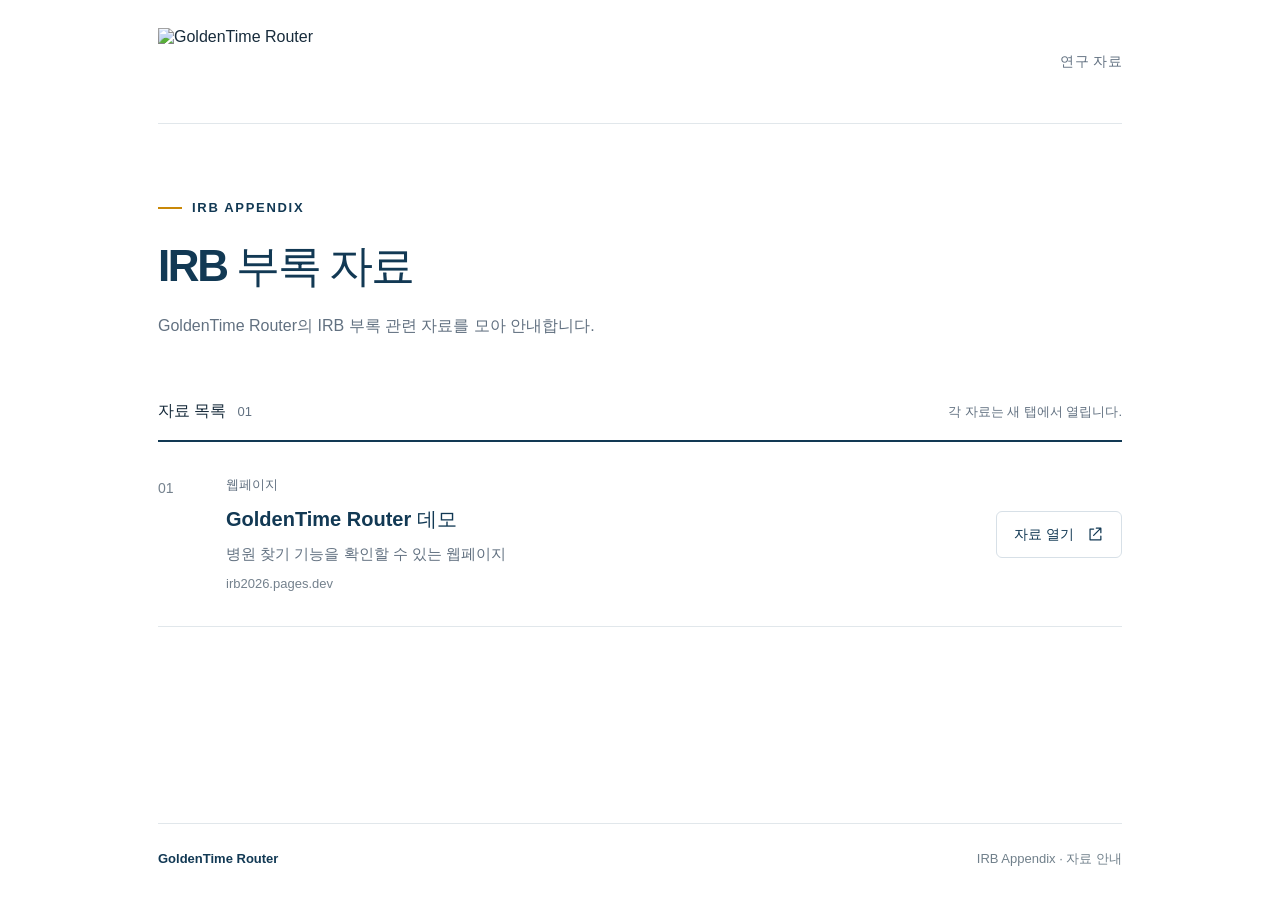
==== index.html @ 33bcb8da "Create GoldenTime Router IRB resource page" ====
<!doctype html>
<html lang="ko">
  <head>
    <meta charset="utf-8">
    <meta name="viewport" content="width=device-width, initial-scale=1">
    <meta name="color-scheme" content="light">
    <title>IRB 부록 자료 | GoldenTime Router</title>
    <meta name="description" content="GoldenTime Router의 IRB 부록 관련 자료와 링크를 확인할 수 있습니다.">
    <link rel="icon" type="image/svg+xml" href="/favicon.svg">
    <link rel="stylesheet" href="/styles.css">
    <script src="/app.js" defer></script>
  </head>
  <body>
    <a class="skip-link" href="#materials">자료 목록으로 이동</a>
    <div class="page-shell">
      <header class="site-header">
        <a class="brand" href="/" aria-label="GoldenTime Router 자료 페이지 홈">
          <img src="/logo.png" alt="GoldenTime Router" width="191" height="73">
        </a>
        <span class="header-label">연구 자료</span>
      </header>

      <main>
        <section class="intro" aria-labelledby="page-title">
          <p class="eyebrow"><span class="accent-line" aria-hidden="true"></span> IRB APPENDIX</p>
          <h1 id="page-title">IRB 부록 자료</h1>
          <p class="intro-description">GoldenTime Router의 IRB 부록 관련 자료를 모아 안내합니다.</p>
        </section>

        <section class="materials" id="materials" aria-labelledby="materials-title">
          <div class="section-heading">
            <h2 id="materials-title">자료 목록 <span class="count" id="resource-count">01</span></h2>
            <span class="section-note">각 자료는 새 탭에서 열립니다.</span>
          </div>
          <ul class="resource-list" id="resource-list">
            <li class="resource">
              <span class="resource-number" aria-hidden="true">01</span>
              <div class="resource-content">
                <p class="resource-type">웹페이지</p>
                <h3>GoldenTime Router 데모</h3>
                <p class="resource-description">병원 찾기 기능을 확인할 수 있는 웹페이지</p>
                <span class="resource-domain">irb2026.pages.dev</span>
              </div>
              <a class="resource-link" href="https://irb2026.pages.dev/" target="_blank" rel="noopener noreferrer" aria-label="GoldenTime Router 데모 자료 열기 (새 탭)">자료 열기 <svg viewBox="0 0 20 20" fill="none" aria-hidden="true"><path d="M11.5 3.5h5v5M16.5 3.5l-8 8M8.5 4.5h-4v12h12v-4" stroke="currentColor" stroke-width="1.4" stroke-linecap="round" stroke-linejoin="round"/></svg></a>
            </li>
          </ul>
          <p class="load-notice" id="load-notice" hidden>추가 자료를 불러오지 못했습니다. 잠시 후 페이지를 새로고침해 주세요.</p>
        </section>
      </main>

      <footer class="site-footer">
        <span class="footer-brand">GoldenTime Router</span>
        <span>IRB Appendix · 자료 안내</span>
      </footer>
    </div>
  </body>
</html>
---- styles.css ----
:root {
  --navy: #123954;
  --ink: #172b3b;
  --muted: #627181;
  --gold: #c98808;
  --line: #e1e7eb;
  --surface: #f5f7f9;
  font-family: -apple-system, BlinkMacSystemFont, "Segoe UI", "Noto Sans KR", "Malgun Gothic", sans-serif;
  color: var(--ink);
  background: #fff;
  font-synthesis: none;
  -webkit-font-smoothing: antialiased;
}
* { box-sizing: border-box; }
body { margin: 0; min-width: 280px; }
a { color: inherit; }
button, a { -webkit-tap-highlight-color: transparent; }
a:focus-visible { outline: 3px solid var(--gold); outline-offset: 6px; border-radius: 3px; }
.skip-link { position: absolute; top: -100px; left: 1rem; z-index: 10; background: var(--navy); color: #fff; padding: .8rem 1rem; }
.skip-link:focus { top: 1rem; }
.page-shell { max-width: 1060px; margin: 0 auto; padding: 0 48px; min-height: 100svh; display: flex; flex-direction: column; }
.site-header { min-height: 124px; display: flex; align-items: center; justify-content: space-between; gap: 24px; border-bottom: 1px solid var(--line); }
.brand { display: inline-flex; text-decoration: none; }
.brand img { display: block; width: 176px; height: auto; }
.header-label { font-size: .875rem; color: var(--muted); letter-spacing: .025em; white-space: nowrap; }
main { flex: 1; padding-bottom: 112px; }
.intro { padding: 76px 0 60px; }
.eyebrow { margin: 0 0 22px; display: flex; align-items: center; gap: 10px; color: var(--navy); font-size: .8125rem; font-weight: 650; letter-spacing: .13em; }
.accent-line { height: 2px; width: 24px; background: var(--gold); }
h1 { margin: 0; color: var(--navy); font-size: clamp(2rem, 4vw, 2.75rem); font-weight: 650; line-height: 1.3; letter-spacing: -.055em; }
.intro-description { margin: 18px 0 0; color: var(--muted); font-size: 1rem; line-height: 1.8; word-break: keep-all; }
.section-heading { display: flex; align-items: center; justify-content: space-between; gap: 20px; padding-bottom: 18px; border-bottom: 2px solid var(--navy); }
h2 { margin: 0; font-size: 1rem; font-weight: 650; display: flex; gap: 11px; align-items: center; }
.count { color: var(--muted); font-size: .8125rem; font-variant-numeric: tabular-nums; font-weight: 500; }
.section-note { color: var(--muted); font-size: .8125rem; line-height: 1.5; }
.resource-list { list-style: none; padding: 0; margin: 0; }
.resource { display: grid; grid-template-columns: 44px minmax(0, 1fr) auto; align-items: center; gap: 24px; padding: 34px 0; border-bottom: 1px solid var(--line); }
.resource-number { font-size: .875rem; color: #74818d; font-variant-numeric: tabular-nums; align-self: start; padding-top: 4px; }
.resource-type { margin: 0 0 10px; font-size: .8125rem; color: var(--muted); }
h3 { margin: 0; color: var(--navy); font-size: 1.25rem; font-weight: 650; line-height: 1.5; overflow-wrap: anywhere; }
.resource-description { margin: 7px 0 8px; color: var(--muted); font-size: .9375rem; line-height: 1.7; word-break: keep-all; }
.resource-domain { font-size: .8125rem; color: #74818d; overflow-wrap: anywhere; }
.resource-link { display: inline-flex; align-items: center; justify-content: center; gap: 12px; border: 1px solid #d7e0e7; border-radius: 6px; background: #fff; color: var(--navy); padding: 12px 17px; font-size: .875rem; font-weight: 600; line-height: 1.5; text-decoration: none; transition: background-color .15s, border-color .15s; white-space: nowrap; }
.resource-link:hover { background: var(--surface); border-color: #aebfcd; }
.resource-link svg { width: 18px; height: 18px; flex-shrink: 0; }
.load-notice { font-size: .875rem; color: var(--muted); line-height: 1.7; }
.site-footer { border-top: 1px solid var(--line); padding: 25px 0 30px; display: flex; justify-content: space-between; gap: 16px; color: #71808b; font-size: .8125rem; line-height: 1.6; }
.footer-brand { font-weight: 600; color: var(--navy); }
@media (max-width: 640px) {
  .page-shell { padding: 0 24px; }
  .site-header { min-height: 99px; }
  .brand img { width: 151px; }
  .intro { padding: 52px 0 44px; }
  .eyebrow { margin-bottom: 18px; }
  .intro-description { font-size: .9375rem; }
  .section-heading { align-items: start; flex-direction: column; gap: 8px; }
  .resource { grid-template-columns: 24px minmax(0, 1fr); gap: 16px; padding: 28px 0; }
  .resource-link { grid-column: 2; justify-self: start; margin-top: 4px; }
  main { padding-bottom: 76px; }
  .site-footer { flex-direction: column; gap: 6px; }
}
@media (prefers-reduced-motion: reduce) { .resource-link { transition: none; } }
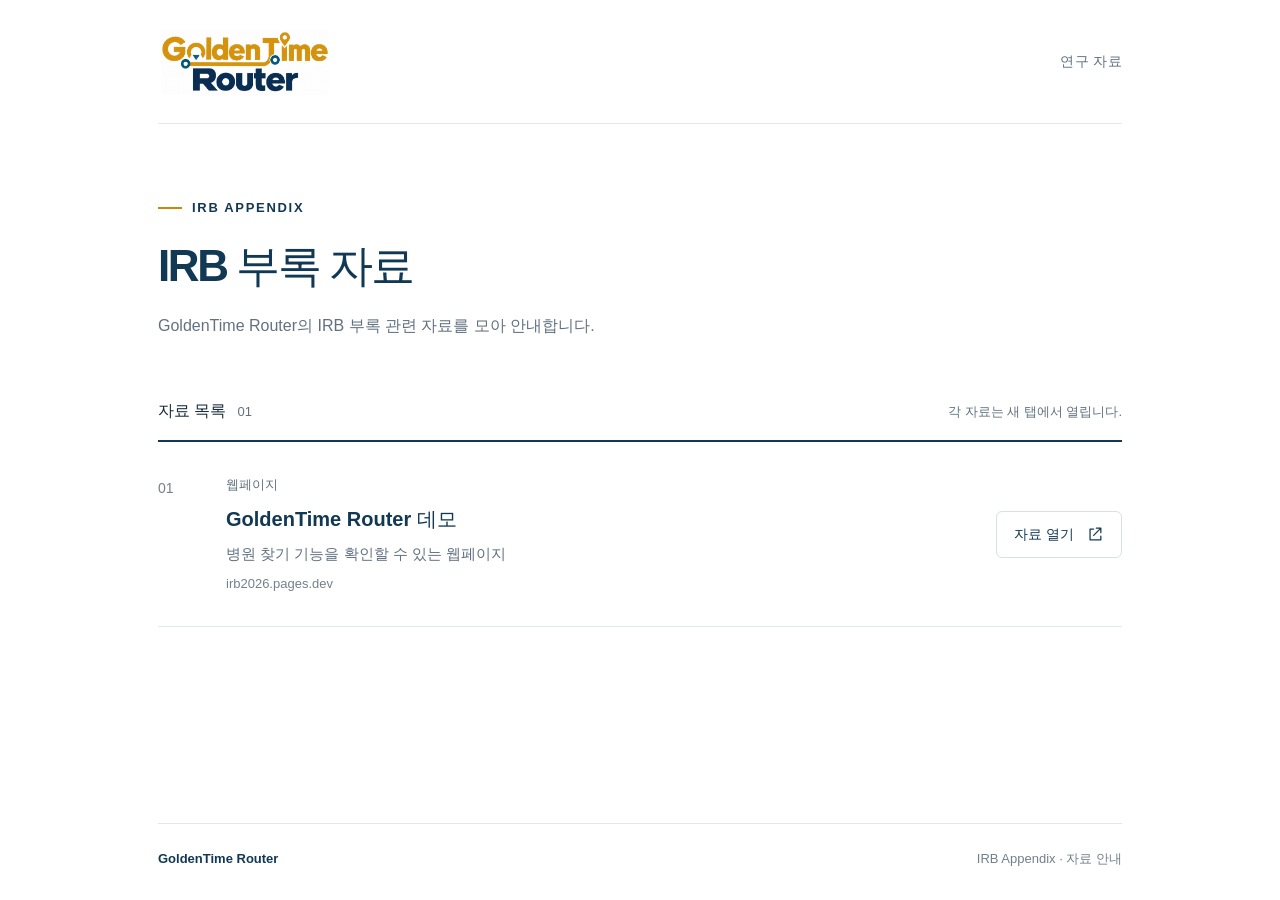
==== commit 0ec3b988: "Use supplied high-resolution logo and refresh image cache" ====
--- a/index.html
+++ b/index.html
@@ -15,7 +15,7 @@
     <div class="page-shell">
       <header class="site-header">
         <a class="brand" href="/" aria-label="GoldenTime Router 자료 페이지 홈">
-          <img src="/logo.png" alt="GoldenTime Router" width="191" height="73">
+          <img src="/logo.png?v=2" alt="GoldenTime Router" width="629" height="273">
         </a>
         <span class="header-label">연구 자료</span>
       </header>
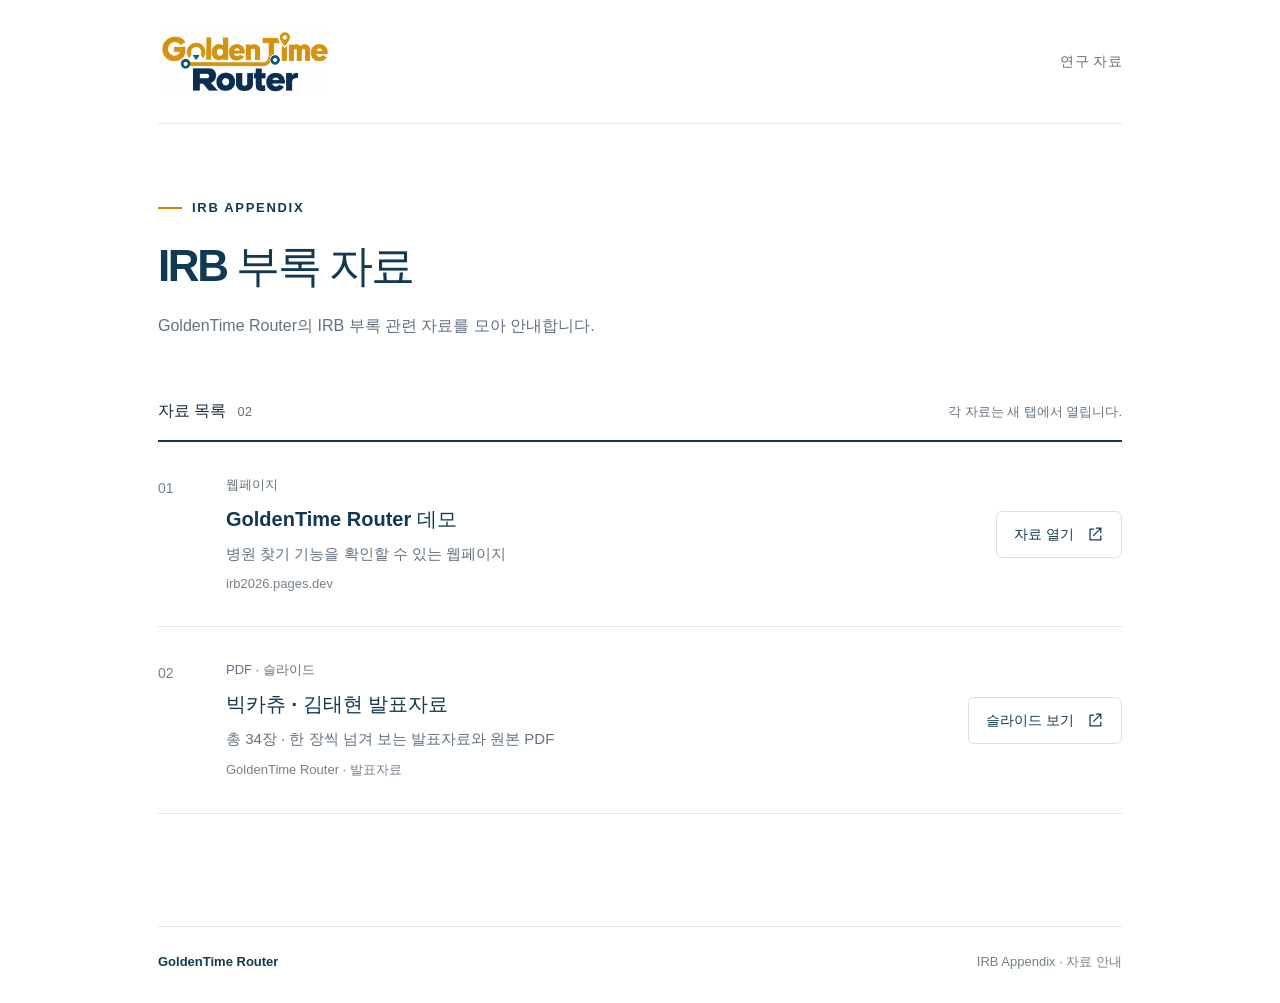
==== commit f524f989: "Add Bigkachu PDF and fullscreen slide presentation" ====
--- a/index.html
+++ b/index.html
@@ -29,7 +29,7 @@
 
         <section class="materials" id="materials" aria-labelledby="materials-title">
           <div class="section-heading">
-            <h2 id="materials-title">자료 목록 <span class="count" id="resource-count">01</span></h2>
+            <h2 id="materials-title">자료 목록 <span class="count" id="resource-count">02</span></h2>
             <span class="section-note">각 자료는 새 탭에서 열립니다.</span>
           </div>
           <ul class="resource-list" id="resource-list">
@@ -43,6 +43,16 @@
               </div>
               <a class="resource-link" href="https://irb2026.pages.dev/" target="_blank" rel="noopener noreferrer" aria-label="GoldenTime Router 데모 자료 열기 (새 탭)">자료 열기 <svg viewBox="0 0 20 20" fill="none" aria-hidden="true"><path d="M11.5 3.5h5v5M16.5 3.5l-8 8M8.5 4.5h-4v12h12v-4" stroke="currentColor" stroke-width="1.4" stroke-linecap="round" stroke-linejoin="round"/></svg></a>
             </li>
+            <li class="resource">
+              <span class="resource-number" aria-hidden="true">02</span>
+              <div class="resource-content">
+                <p class="resource-type">PDF · 슬라이드</p>
+                <h3>빅카츄 · 김태현 발표자료</h3>
+                <p class="resource-description">총 34장 · 한 장씩 넘겨 보는 발표자료와 원본 PDF</p>
+                <span class="resource-domain">GoldenTime Router · 발표자료</span>
+              </div>
+              <a class="resource-link" href="/slideshow.html" target="_blank" rel="noopener noreferrer" aria-label="빅카츄 · 김태현 발표자료 슬라이드 보기 (새 탭)">슬라이드 보기 <svg viewBox="0 0 20 20" fill="none" aria-hidden="true"><path d="M11.5 3.5h5v5M16.5 3.5l-8 8M8.5 4.5h-4v12h12v-4" stroke="currentColor" stroke-width="1.4" stroke-linecap="round" stroke-linejoin="round"/></svg></a>
+            </li>
           </ul>
           <p class="load-notice" id="load-notice" hidden>추가 자료를 불러오지 못했습니다. 잠시 후 페이지를 새로고침해 주세요.</p>
         </section>
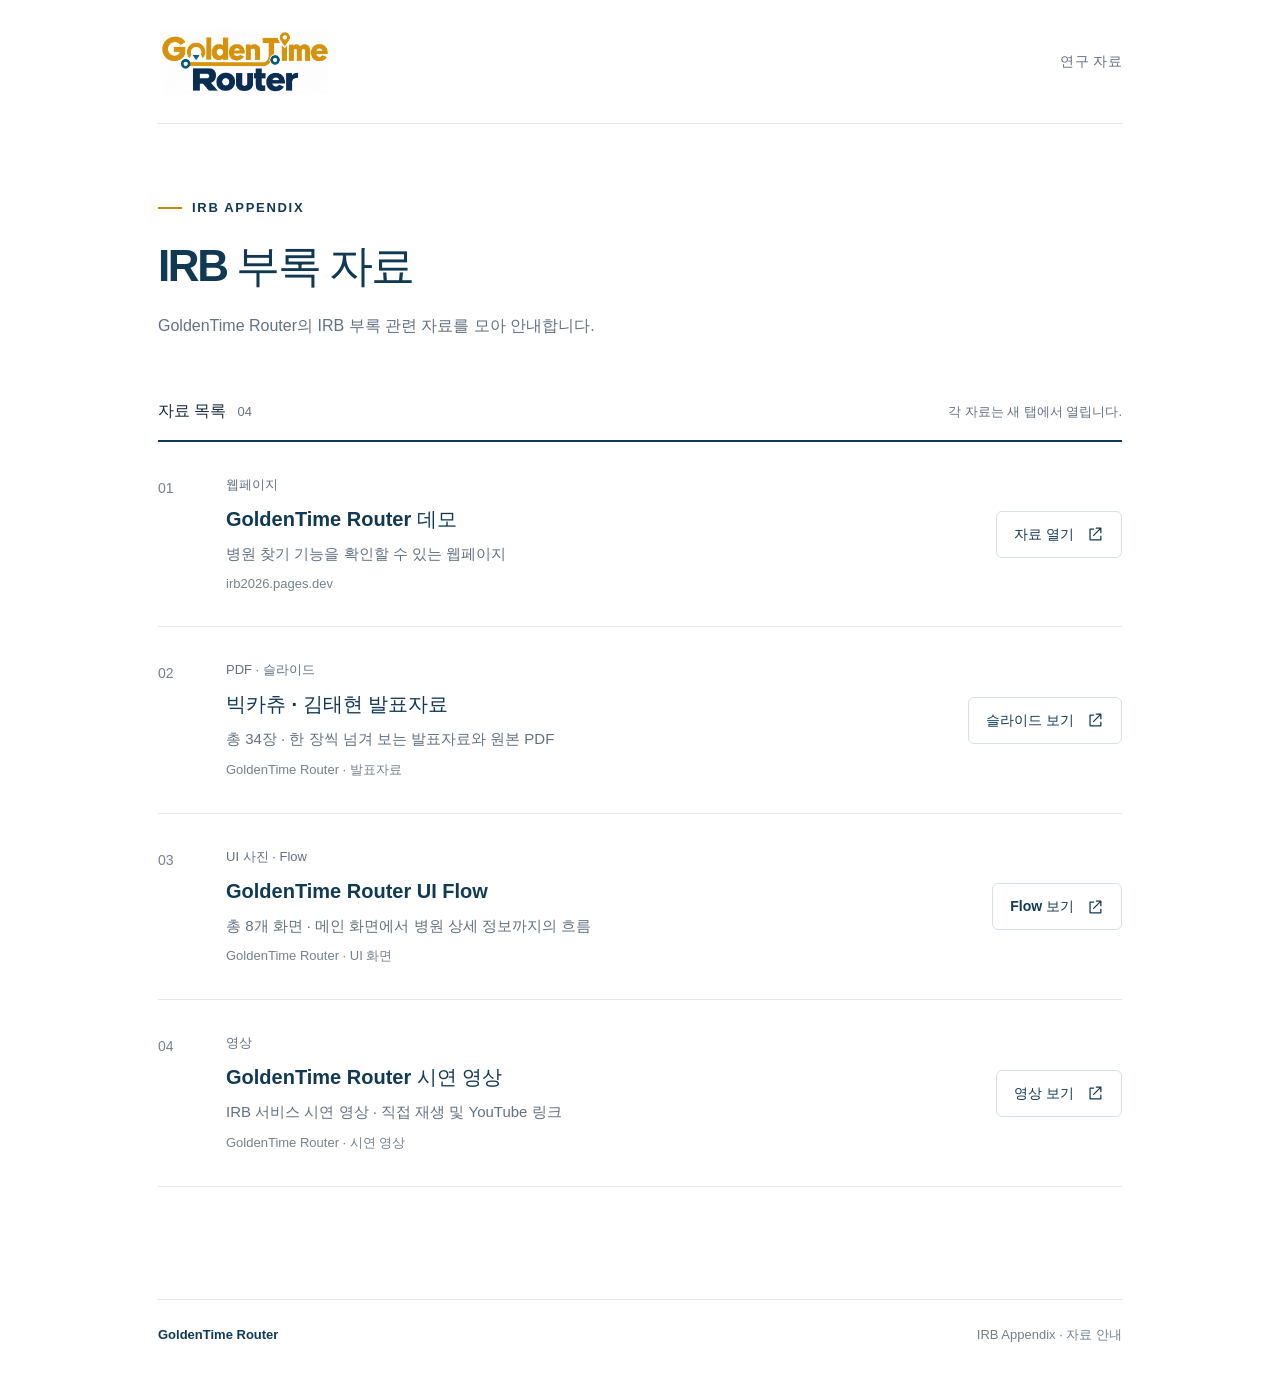
==== commit 0da90bbe: "Preload presentation screens and add UI flow and demo video" ====
--- a/index.html
+++ b/index.html
@@ -29,7 +29,7 @@
 
         <section class="materials" id="materials" aria-labelledby="materials-title">
           <div class="section-heading">
-            <h2 id="materials-title">자료 목록 <span class="count" id="resource-count">02</span></h2>
+            <h2 id="materials-title">자료 목록 <span class="count" id="resource-count">04</span></h2>
             <span class="section-note">각 자료는 새 탭에서 열립니다.</span>
           </div>
           <ul class="resource-list" id="resource-list">
@@ -53,6 +53,26 @@
               </div>
               <a class="resource-link" href="/slideshow.html" target="_blank" rel="noopener noreferrer" aria-label="빅카츄 · 김태현 발표자료 슬라이드 보기 (새 탭)">슬라이드 보기 <svg viewBox="0 0 20 20" fill="none" aria-hidden="true"><path d="M11.5 3.5h5v5M16.5 3.5l-8 8M8.5 4.5h-4v12h12v-4" stroke="currentColor" stroke-width="1.4" stroke-linecap="round" stroke-linejoin="round"/></svg></a>
             </li>
+            <li class="resource">
+              <span class="resource-number" aria-hidden="true">03</span>
+              <div class="resource-content">
+                <p class="resource-type">UI 사진 · Flow</p>
+                <h3>GoldenTime Router UI Flow</h3>
+                <p class="resource-description">총 8개 화면 · 메인 화면에서 병원 상세 정보까지의 흐름</p>
+                <span class="resource-domain">GoldenTime Router · UI 화면</span>
+              </div>
+              <a class="resource-link" href="/ui-flow.html" target="_blank" rel="noopener noreferrer" aria-label="GoldenTime Router UI Flow 보기 (새 탭)">Flow 보기 <svg viewBox="0 0 20 20" fill="none" aria-hidden="true"><path d="M11.5 3.5h5v5M16.5 3.5l-8 8M8.5 4.5h-4v12h12v-4" stroke="currentColor" stroke-width="1.4" stroke-linecap="round" stroke-linejoin="round"/></svg></a>
+            </li>
+            <li class="resource">
+              <span class="resource-number" aria-hidden="true">04</span>
+              <div class="resource-content">
+                <p class="resource-type">영상</p>
+                <h3>GoldenTime Router 시연 영상</h3>
+                <p class="resource-description">IRB 서비스 시연 영상 · 직접 재생 및 YouTube 링크</p>
+                <span class="resource-domain">GoldenTime Router · 시연 영상</span>
+              </div>
+              <a class="resource-link" href="/video.html" target="_blank" rel="noopener noreferrer" aria-label="GoldenTime Router 시연 영상 보기 (새 탭)">영상 보기 <svg viewBox="0 0 20 20" fill="none" aria-hidden="true"><path d="M11.5 3.5h5v5M16.5 3.5l-8 8M8.5 4.5h-4v12h12v-4" stroke="currentColor" stroke-width="1.4" stroke-linecap="round" stroke-linejoin="round"/></svg></a>
+            </li>
           </ul>
           <p class="load-notice" id="load-notice" hidden>추가 자료를 불러오지 못했습니다. 잠시 후 페이지를 새로고침해 주세요.</p>
         </section>
--- a/styles.css
+++ b/styles.css
@@ -43,9 +43,18 @@
 .resource-link { display: inline-flex; align-items: center; justify-content: center; gap: 12px; border: 1px solid #d7e0e7; border-radius: 6px; background: #fff; color: var(--navy); padding: 12px 17px; font-size: .875rem; font-weight: 600; line-height: 1.5; text-decoration: none; transition: background-color .15s, border-color .15s; white-space: nowrap; }
 .resource-link:hover { background: var(--surface); border-color: #aebfcd; }
 .resource-link svg { width: 18px; height: 18px; flex-shrink: 0; }
+.resource-status { justify-self: center; border: 1px solid var(--line); border-radius: 6px; background: var(--surface); color: var(--muted); padding: 12px 17px; font-size: .875rem; line-height: 1.5; white-space: nowrap; }
 .load-notice { font-size: .875rem; color: var(--muted); line-height: 1.7; }
 .site-footer { border-top: 1px solid var(--line); padding: 25px 0 30px; display: flex; justify-content: space-between; gap: 16px; color: #71808b; font-size: .8125rem; line-height: 1.6; }
 .footer-brand { font-weight: 600; color: var(--navy); }
+.video-shell { max-width: 1280px; }
+.video-back { font-size: .875rem; color: var(--navy); text-decoration: none; }
+.video-main { padding: 48px 0 60px; }
+.video-heading { margin-bottom: 28px; }
+.video-heading .eyebrow { margin-bottom: 14px; }
+.demo-video { display: block; width: 100%; max-height: 70svh; background: #07131e; border-radius: 10px; }
+.video-fallback { display: flex; justify-content: space-between; align-items: center; flex-wrap: wrap; gap: 16px; padding: 22px 0; }
+.video-fallback p { color: var(--muted); font-size: .875rem; line-height: 1.7; margin: 0; }
 @media (max-width: 640px) {
   .page-shell { padding: 0 24px; }
   .site-header { min-height: 99px; }
@@ -55,7 +64,7 @@
   .intro-description { font-size: .9375rem; }
   .section-heading { align-items: start; flex-direction: column; gap: 8px; }
   .resource { grid-template-columns: 24px minmax(0, 1fr); gap: 16px; padding: 28px 0; }
-  .resource-link { grid-column: 2; justify-self: start; margin-top: 4px; }
+  .resource-link, .resource-status { grid-column: 2; justify-self: start; margin-top: 4px; }
   main { padding-bottom: 76px; }
   .site-footer { flex-direction: column; gap: 6px; }
 }
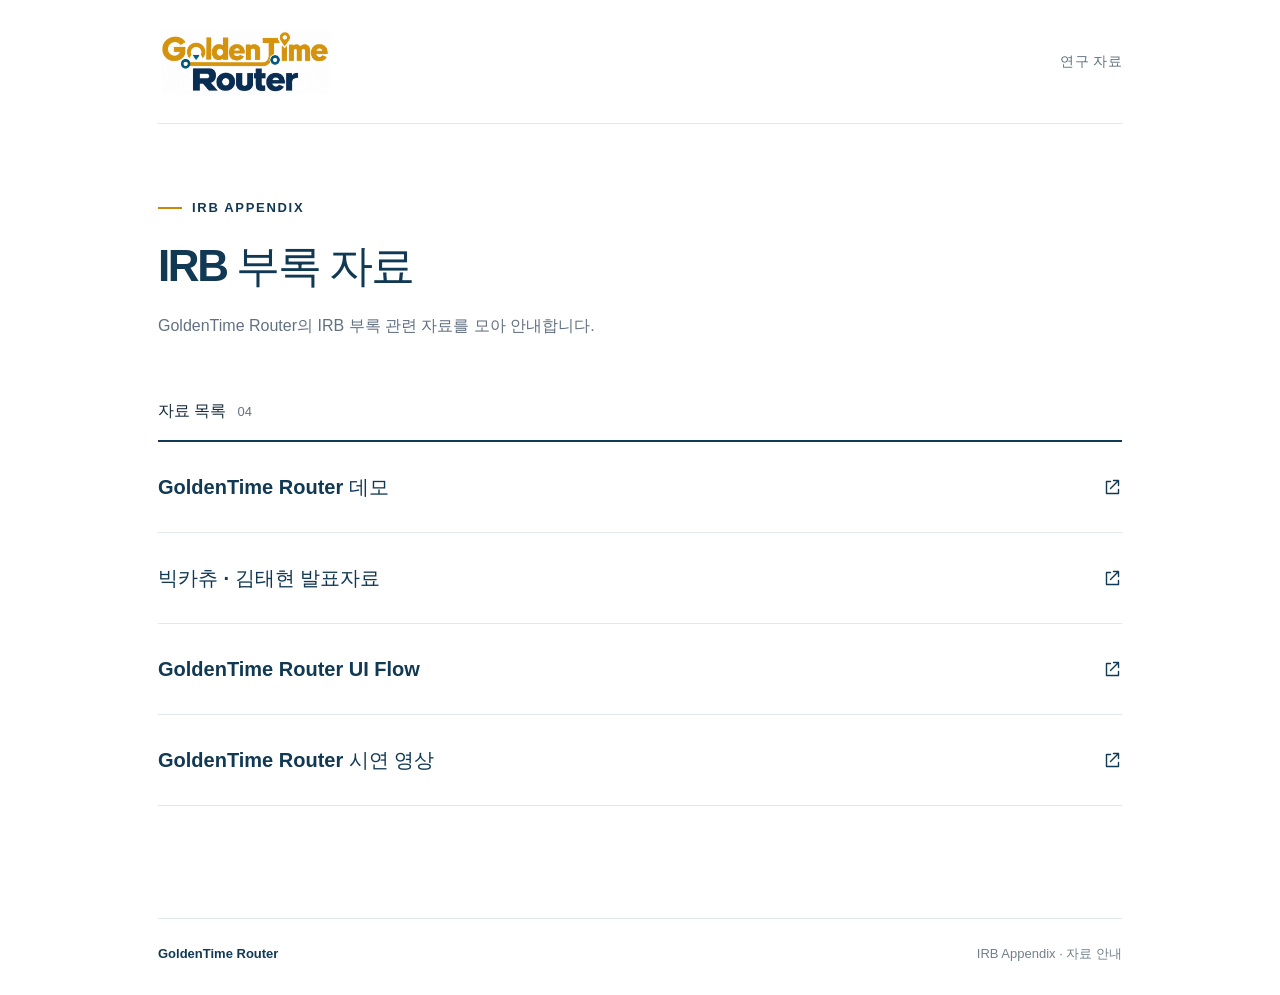
==== commit bbebba0c: "Add return icons, crop UI browser chrome and simplify resource titles" ====
--- a/index.html
+++ b/index.html
@@ -30,48 +30,19 @@
         <section class="materials" id="materials" aria-labelledby="materials-title">
           <div class="section-heading">
             <h2 id="materials-title">자료 목록 <span class="count" id="resource-count">04</span></h2>
-            <span class="section-note">각 자료는 새 탭에서 열립니다.</span>
           </div>
           <ul class="resource-list" id="resource-list">
             <li class="resource">
-              <span class="resource-number" aria-hidden="true">01</span>
-              <div class="resource-content">
-                <p class="resource-type">웹페이지</p>
-                <h3>GoldenTime Router 데모</h3>
-                <p class="resource-description">병원 찾기 기능을 확인할 수 있는 웹페이지</p>
-                <span class="resource-domain">irb2026.pages.dev</span>
-              </div>
-              <a class="resource-link" href="https://irb2026.pages.dev/" target="_blank" rel="noopener noreferrer" aria-label="GoldenTime Router 데모 자료 열기 (새 탭)">자료 열기 <svg viewBox="0 0 20 20" fill="none" aria-hidden="true"><path d="M11.5 3.5h5v5M16.5 3.5l-8 8M8.5 4.5h-4v12h12v-4" stroke="currentColor" stroke-width="1.4" stroke-linecap="round" stroke-linejoin="round"/></svg></a>
+              <h3><a class="resource-title" href="https://irb2026.pages.dev/" target="_blank" rel="noopener noreferrer" aria-label="GoldenTime Router 데모 (새 탭)">GoldenTime Router 데모 <svg viewBox="0 0 20 20" fill="none" aria-hidden="true"><path d="M11.5 3.5h5v5M16.5 3.5l-8 8M8.5 4.5h-4v12h12v-4" stroke="currentColor" stroke-width="1.4" stroke-linecap="round" stroke-linejoin="round"/></svg></a></h3>
             </li>
             <li class="resource">
-              <span class="resource-number" aria-hidden="true">02</span>
-              <div class="resource-content">
-                <p class="resource-type">PDF · 슬라이드</p>
-                <h3>빅카츄 · 김태현 발표자료</h3>
-                <p class="resource-description">총 34장 · 한 장씩 넘겨 보는 발표자료와 원본 PDF</p>
-                <span class="resource-domain">GoldenTime Router · 발표자료</span>
-              </div>
-              <a class="resource-link" href="/slideshow.html" target="_blank" rel="noopener noreferrer" aria-label="빅카츄 · 김태현 발표자료 슬라이드 보기 (새 탭)">슬라이드 보기 <svg viewBox="0 0 20 20" fill="none" aria-hidden="true"><path d="M11.5 3.5h5v5M16.5 3.5l-8 8M8.5 4.5h-4v12h12v-4" stroke="currentColor" stroke-width="1.4" stroke-linecap="round" stroke-linejoin="round"/></svg></a>
+              <h3><a class="resource-title" href="/slideshow.html" target="_blank" rel="noopener noreferrer" aria-label="빅카츄 · 김태현 발표자료 (새 탭)">빅카츄 · 김태현 발표자료 <svg viewBox="0 0 20 20" fill="none" aria-hidden="true"><path d="M11.5 3.5h5v5M16.5 3.5l-8 8M8.5 4.5h-4v12h12v-4" stroke="currentColor" stroke-width="1.4" stroke-linecap="round" stroke-linejoin="round"/></svg></a></h3>
             </li>
             <li class="resource">
-              <span class="resource-number" aria-hidden="true">03</span>
-              <div class="resource-content">
-                <p class="resource-type">UI 사진 · Flow</p>
-                <h3>GoldenTime Router UI Flow</h3>
-                <p class="resource-description">총 8개 화면 · 메인 화면에서 병원 상세 정보까지의 흐름</p>
-                <span class="resource-domain">GoldenTime Router · UI 화면</span>
-              </div>
-              <a class="resource-link" href="/ui-flow.html" target="_blank" rel="noopener noreferrer" aria-label="GoldenTime Router UI Flow 보기 (새 탭)">Flow 보기 <svg viewBox="0 0 20 20" fill="none" aria-hidden="true"><path d="M11.5 3.5h5v5M16.5 3.5l-8 8M8.5 4.5h-4v12h12v-4" stroke="currentColor" stroke-width="1.4" stroke-linecap="round" stroke-linejoin="round"/></svg></a>
+              <h3><a class="resource-title" href="/ui-flow.html" target="_blank" rel="noopener noreferrer" aria-label="GoldenTime Router UI Flow (새 탭)">GoldenTime Router UI Flow <svg viewBox="0 0 20 20" fill="none" aria-hidden="true"><path d="M11.5 3.5h5v5M16.5 3.5l-8 8M8.5 4.5h-4v12h12v-4" stroke="currentColor" stroke-width="1.4" stroke-linecap="round" stroke-linejoin="round"/></svg></a></h3>
             </li>
             <li class="resource">
-              <span class="resource-number" aria-hidden="true">04</span>
-              <div class="resource-content">
-                <p class="resource-type">영상</p>
-                <h3>GoldenTime Router 시연 영상</h3>
-                <p class="resource-description">IRB 서비스 시연 영상 · 직접 재생 및 YouTube 링크</p>
-                <span class="resource-domain">GoldenTime Router · 시연 영상</span>
-              </div>
-              <a class="resource-link" href="/video.html" target="_blank" rel="noopener noreferrer" aria-label="GoldenTime Router 시연 영상 보기 (새 탭)">영상 보기 <svg viewBox="0 0 20 20" fill="none" aria-hidden="true"><path d="M11.5 3.5h5v5M16.5 3.5l-8 8M8.5 4.5h-4v12h12v-4" stroke="currentColor" stroke-width="1.4" stroke-linecap="round" stroke-linejoin="round"/></svg></a>
+              <h3><a class="resource-title" href="/video.html" target="_blank" rel="noopener noreferrer" aria-label="GoldenTime Router 시연 영상 (새 탭)">GoldenTime Router 시연 영상 <svg viewBox="0 0 20 20" fill="none" aria-hidden="true"><path d="M11.5 3.5h5v5M16.5 3.5l-8 8M8.5 4.5h-4v12h12v-4" stroke="currentColor" stroke-width="1.4" stroke-linecap="round" stroke-linejoin="round"/></svg></a></h3>
             </li>
           </ul>
           <p class="load-notice" id="load-notice" hidden>추가 자료를 불러오지 못했습니다. 잠시 후 페이지를 새로고침해 주세요.</p>
--- a/styles.css
+++ b/styles.css
@@ -32,18 +32,15 @@
 .section-heading { display: flex; align-items: center; justify-content: space-between; gap: 20px; padding-bottom: 18px; border-bottom: 2px solid var(--navy); }
 h2 { margin: 0; font-size: 1rem; font-weight: 650; display: flex; gap: 11px; align-items: center; }
 .count { color: var(--muted); font-size: .8125rem; font-variant-numeric: tabular-nums; font-weight: 500; }
-.section-note { color: var(--muted); font-size: .8125rem; line-height: 1.5; }
 .resource-list { list-style: none; padding: 0; margin: 0; }
-.resource { display: grid; grid-template-columns: 44px minmax(0, 1fr) auto; align-items: center; gap: 24px; padding: 34px 0; border-bottom: 1px solid var(--line); }
-.resource-number { font-size: .875rem; color: #74818d; font-variant-numeric: tabular-nums; align-self: start; padding-top: 4px; }
-.resource-type { margin: 0 0 10px; font-size: .8125rem; color: var(--muted); }
+.resource { padding: 22px 0; border-bottom: 1px solid var(--line); }
 h3 { margin: 0; color: var(--navy); font-size: 1.25rem; font-weight: 650; line-height: 1.5; overflow-wrap: anywhere; }
-.resource-description { margin: 7px 0 8px; color: var(--muted); font-size: .9375rem; line-height: 1.7; word-break: keep-all; }
-.resource-domain { font-size: .8125rem; color: #74818d; overflow-wrap: anywhere; }
+.resource-title { display: flex; align-items: center; justify-content: space-between; gap: 24px; padding: 8px 0; text-decoration: none; }
+.resource-title:hover { color: var(--gold); }
+.resource-title svg { width: 20px; height: 20px; flex-shrink: 0; }
 .resource-link { display: inline-flex; align-items: center; justify-content: center; gap: 12px; border: 1px solid #d7e0e7; border-radius: 6px; background: #fff; color: var(--navy); padding: 12px 17px; font-size: .875rem; font-weight: 600; line-height: 1.5; text-decoration: none; transition: background-color .15s, border-color .15s; white-space: nowrap; }
 .resource-link:hover { background: var(--surface); border-color: #aebfcd; }
 .resource-link svg { width: 18px; height: 18px; flex-shrink: 0; }
-.resource-status { justify-self: center; border: 1px solid var(--line); border-radius: 6px; background: var(--surface); color: var(--muted); padding: 12px 17px; font-size: .875rem; line-height: 1.5; white-space: nowrap; }
 .load-notice { font-size: .875rem; color: var(--muted); line-height: 1.7; }
 .site-footer { border-top: 1px solid var(--line); padding: 25px 0 30px; display: flex; justify-content: space-between; gap: 16px; color: #71808b; font-size: .8125rem; line-height: 1.6; }
 .footer-brand { font-weight: 600; color: var(--navy); }
@@ -63,8 +60,7 @@
   .eyebrow { margin-bottom: 18px; }
   .intro-description { font-size: .9375rem; }
   .section-heading { align-items: start; flex-direction: column; gap: 8px; }
-  .resource { grid-template-columns: 24px minmax(0, 1fr); gap: 16px; padding: 28px 0; }
-  .resource-link, .resource-status { grid-column: 2; justify-self: start; margin-top: 4px; }
+  .resource { padding: 20px 0; }
   main { padding-bottom: 76px; }
   .site-footer { flex-direction: column; gap: 6px; }
 }
